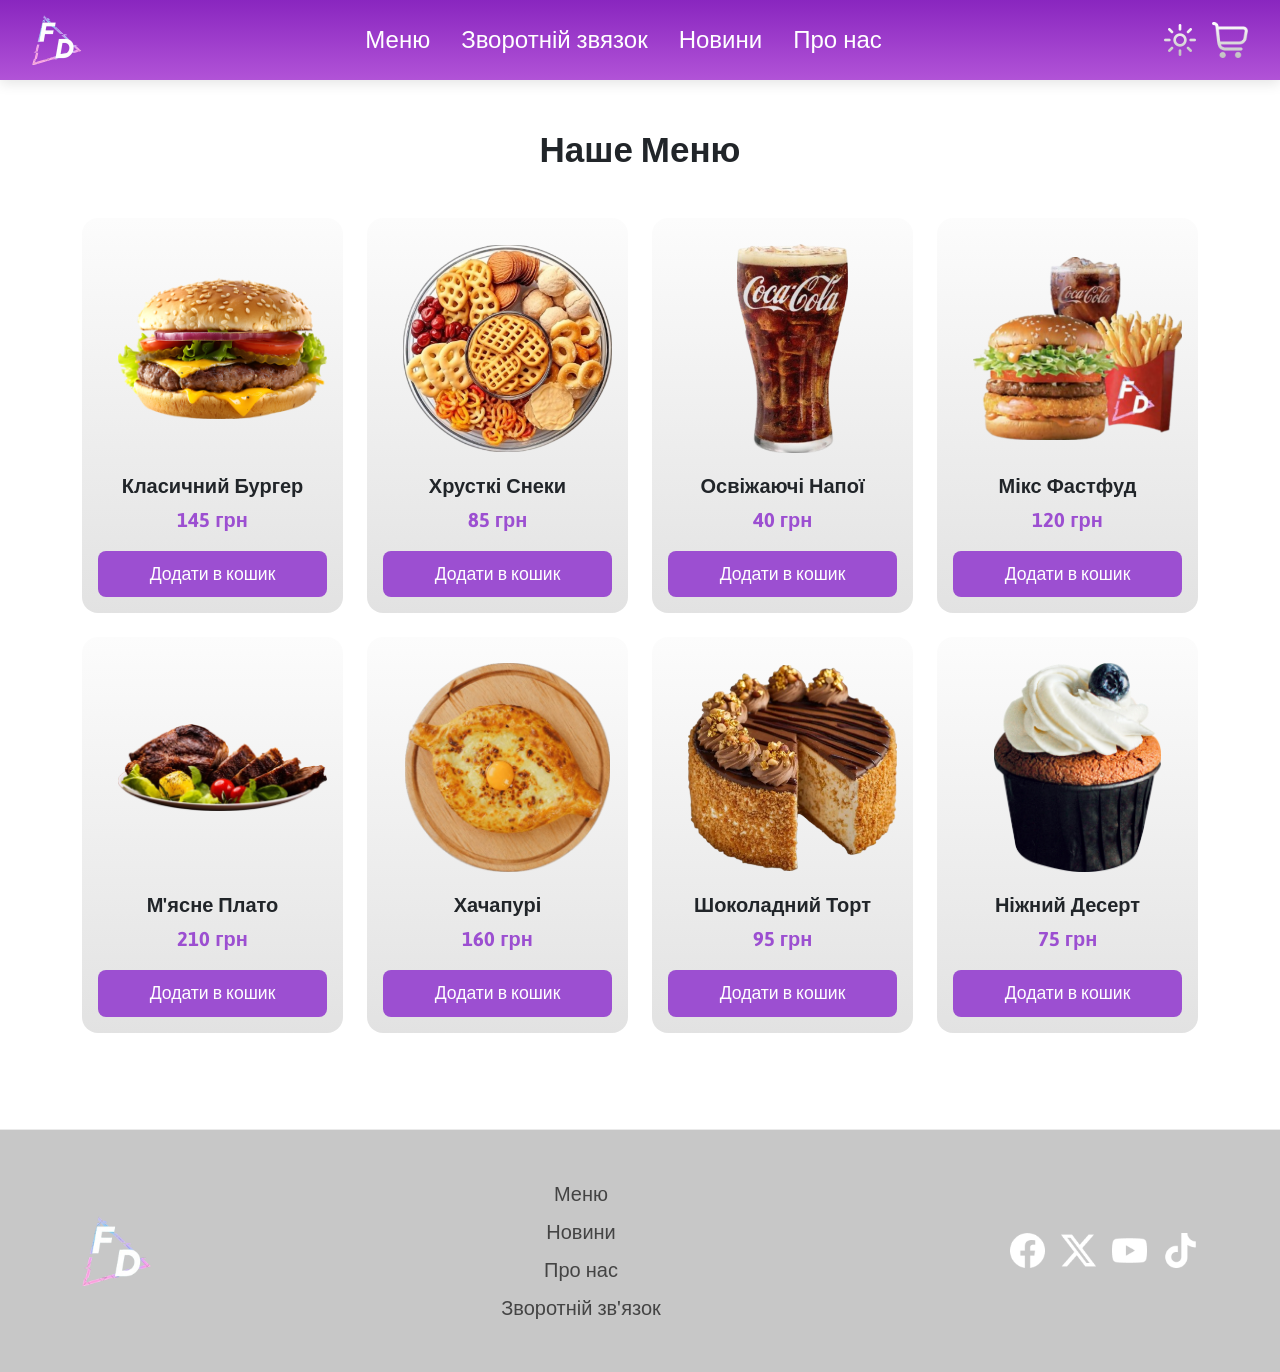
==== menu.html @ 3fc56f9b "v0.10" ====
<!DOCTYPE html>
<html lang="uk">
    <head>
        <meta charset="UTF-8">
        <meta name="viewport" content="width=device-width, initial-scale=1.0">
        <title>Меню - Fast Delifood</title>
        <link href="https://cdn.jsdelivr.net/npm/bootstrap@5.3.0/dist/css/bootstrap.min.css" rel="stylesheet">
        <link rel="stylesheet" href="style.css">
    </head>
    <body>
        <nav class="navbar navbar-expand-lg sticky-top" id="navbar-settings">
            <div class="container-fluid">
                <a class="navbar-brand" href="index.html"><img src="images/fd_logo.png" alt="FD" width="50" height="50"></a>
                <div class="collapse navbar-collapse" id="navbarNavAltMarkup">
                    <div class="navbar-nav mx-auto">
                        <a class="nav-link custom-link fs-4 active" href="menu.html">Меню</a>
                        <a class="nav-link custom-link fs-4" href="index.html#feedback">Зворотній звязок</a>
                        <a class="nav-link custom-link fs-4" href="index.html#whats-new">Новини</a>
                        <a class="nav-link custom-link fs-4" href="index.html#about-us">Про нас</a>
                    </div>
                </div>
                <div class="d-flex align-items-center gap-3 ms-lg-auto justify-content-center mt-3 mt-lg-0">
                    <button id="theme-toggle" class="d-flex align-items-center justify-content-center border-0 bg-transparent" title="Змінити тему"> <img id="theme-icon" src="images/панель/light_theme.png" alt="Тема"></button>
                    <div class="navbar-basket" id="basket-container">
                        <a class="basket-link" href="#"></a>
                        <img id="basket-icon" src="images/панель/basket.png" alt="Кошик">
                    </div>
                </div>
            </div>
        </nav>

        <div class="container py-5">
            <h1 id="titles-h3" class="text-center fw-bold mb-5">Наше Меню</h1>
            
            <div class="row g-4 row-cols-1 row-cols-sm-2 row-cols-md-3 row-cols-lg-4">
                <!-- Бургери -->
                <div class="col">
                    <div class="menu-card border-0 rounded-4 p-3 text-center">
                        <div class="product-image-wrapper mb-2">
                            <img src="images/топові замовлення/burger.png" class="img-fluid" alt="Бургер">
                        </div>
                        <span class="fs-5 fw-bold mb-1">Класичний Бургер</span>
                        <div class="product-price fs-5 fw-bold text-purple mb-3">145 грн</div>
                        <button class="btn btn-purple w-100 rounded-3 mt-auto">Додати в кошик</button>
                    </div>
                </div>

                <!-- Снеки -->
                <div class="col">
                    <div class="menu-card border-0 rounded-4 p-3 text-center">
                        <div class="product-image-wrapper mb-2">
                            <img src="images/топові замовлення/snacks.png" class="img-fluid" alt="Снеки">
                        </div>
                        <span class="fs-5 fw-bold mb-1">Хрусткі Снеки</span>
                        <div class="product-price fs-5 fw-bold text-purple mb-3">85 грн</div>
                        <button class="btn btn-purple w-100 rounded-3 mt-auto">Додати в кошик</button>
                    </div>
                </div>

                <!-- Напої -->
                <div class="col">
                    <div class="menu-card border-0 rounded-4 p-3 text-center">
                        <div class="product-image-wrapper mb-2">
                            <img src="images/топові замовлення/drinks.png" class="img-fluid" alt="Напої">
                        </div>
                        <span class="fs-5 fw-bold mb-1">Освіжаючі Напої</span>
                        <div class="product-price fs-5 fw-bold text-purple mb-3">40 грн</div>
                        <button class="btn btn-purple w-100 rounded-3 mt-auto">Додати в кошик</button>
                    </div>
                </div>

                <!-- Фастфуд -->
                <div class="col">
                    <div class="menu-card border-0 rounded-4 p-3 text-center">
                        <div class="product-image-wrapper mb-2">
                            <img src="images/топові замовлення/fastfood.png" class="img-fluid" alt="Фастфуд">
                        </div>
                        <span class="fs-5 fw-bold mb-1">Мікс Фастфуд</span>
                        <div class="product-price fs-5 fw-bold text-purple mb-3">120 грн</div>
                        <button class="btn btn-purple w-100 rounded-3 mt-auto">Додати в кошик</button>
                    </div>
                </div>

                <!-- М'ясні вироби -->
                <div class="col">
                    <div class="menu-card border-0 rounded-4 p-3 text-center">
                        <div class="product-image-wrapper mb-2">
                            <img src="images/топові замовлення/meat_food.png" class="img-fluid" alt="М'ясні вироби">
                        </div>
                        <span class="fs-5 fw-bold mb-1">М'ясне Плато</span>
                        <div class="product-price fs-5 fw-bold text-purple mb-3">210 грн</div>
                        <button class="btn btn-purple w-100 rounded-3 mt-auto">Додати в кошик</button>
                    </div>
                </div>

                <!-- Грузинська кухня -->
                <div class="col">
                    <div class="menu-card border-0 rounded-4 p-3 text-center">
                        <div class="product-image-wrapper mb-2">
                            <img src="images/топові замовлення/georgian_food.png" class="img-fluid" alt="Грузинська кухня">
                        </div>
                        <span class="fs-5 fw-bold mb-1">Хачапурі</span>
                        <div class="product-price fs-5 fw-bold text-purple mb-3">160 грн</div>
                        <button class="btn btn-purple w-100 rounded-3 mt-auto">Додати в кошик</button>
                    </div>
                </div>

                <!-- Торти -->
                <div class="col">
                    <div class="menu-card border-0 rounded-4 p-3 text-center">
                        <div class="product-image-wrapper mb-2">
                            <img src="images/топові замовлення/cakes.png" class="img-fluid" alt="Торти">
                        </div>
                        <span class="fs-5 fw-bold mb-1">Шоколадний Торт</span>
                        <div class="product-price fs-5 fw-bold text-purple mb-3">95 грн</div>
                        <button class="btn btn-purple w-100 rounded-3 mt-auto">Додати в кошик</button>
                    </div>
                </div>

                <!-- Десерти -->
                <div class="col">
                    <div class="menu-card border-0 rounded-4 p-3 text-center">
                        <div class="product-image-wrapper mb-2">
                            <img src="images/топові замовлення/desserts.png" class="img-fluid" alt="Десерти">
                        </div>
                        <span class="fs-5 fw-bold mb-1">Ніжний Десерт</span>
                        <div class="product-price fs-5 fw-bold text-purple mb-3">75 грн</div>
                        <button class="btn btn-purple w-100 rounded-3 mt-auto">Додати в кошик</button>
                    </div>
                </div>
            </div>
        </div>

        <footer id="basement" class="mt-5">
            <div class="container py-4 d-flex flex-column flex-md-row justify-content-between align-items-center gap-4">
                <div class="footer-logo">
                    <a href="index.html"><img src="images/fd_logo.png" alt="Fast Delifood Logo" width="70"></a>
                </div>
                <div class="footer-menu d-flex flex-column text-center">
                    <a class="footer-link fs-5 mb-2" href="menu.html">Меню</a>
                    <a class="footer-link fs-5 mb-2" href="index.html#whats-new">Новини</a>
                    <a class="footer-link fs-5 mb-2" href="index.html#about-us">Про нас</a>
                    <a class="footer-link fs-5" href="index.html#feedback">Зворотній зв'язок</a>
                </div>
                <div class="footer-social d-flex gap-3">
                    <a href="#"><img src="images/підвал/facebook.png" alt="Facebook" class="social-icon"></a>
                    <a href="#"><img src="images/підвал/x.png" alt="X" class="social-icon"></a>
                    <a href="#"><img src="images/підвал/youtube.png" alt="YouTube" class="social-icon"></a>
                    <a href="#"><img src="images/підвал/tiktok.png" alt="TikTok" class="social-icon"></a>
                </div>
            </div>
        </footer>

        <script src="https://cdn.jsdelivr.net/npm/bootstrap@5.3.0/dist/js/bootstrap.bundle.min.js"></script>
        <script src="script.js"></script>
    </body>
</html>
---- style.css ----
@font-face {
    font-family: 'KronaOne-Regular';
    src: url('fonts/KronaOne-Regular.ttf') format('truetype');
    font-style: normal;
}

#fastdeli-font {
    background: linear-gradient(90deg, #00C2FF, #7F5FE9);
    -webkit-background-clip: text;
    -webkit-text-fill-color: transparent;
    background-clip: text;
    color: transparent;
    display: inline-block;
}

#titleH1 {
    background: linear-gradient(90deg, #00C2FF 0%, #7F5FE9 70%);
    -webkit-background-clip: text;
    -webkit-text-fill-color: transparent;
}

#navbar-settings {
    background: linear-gradient(180deg, #8926BF 0%, #B153D7 100%) !important;
    padding: 10px 20px;
    box-shadow: 0 4px 12px rgba(0, 0, 0, 0.1);
}

#fastdeli-font {
    font-family: 'KronaOne-Regular', sans-serif;
}

#btn-1 {
    background-image: linear-gradient(180deg, rgba(243, 117, 194, 1) 0%, rgba(177, 83, 215, 1) 100%);
    border: none;
    border-radius: 10px;
    height: 70px;
    font-size: 25px;
    text-align: center;
    padding-bottom: 10px;
    transition: all 0.25s ease !important;
}

#btn-1:hover {
    background-image: linear-gradient(180deg, rgba(177, 83, 215, 1) 0%, rgba(243, 117, 194, 1) 100%) !important;
    transform: scale(1.1);
}

#btn-1:active {
    transform: scale(1.05);
}

#btn-2 {
    background-image: linear-gradient(180deg, rgba(91, 58, 201, 1) 0%, rgba(19, 32, 120, 1) 100%);
    border: none;
    border-radius: 10px;
    height: 70px;
    font-size: 25px;
    text-align: center;
    padding-bottom: 10px;
    transition: all 0.25s ease;
}

#btn-2:hover {
    background-image: linear-gradient(180deg, rgba(19, 32, 120, 1) 0%, rgba(91, 58, 201, 1) 100%) !important;
    transform: scale(1.1);
}

#btn-2:active {
    transform: scale(1.05);
}

.custom-link {
    color: #ffffff !important;
    font-weight: 500;
    margin-right: 15px;
    transition: all 0.3s ease;
}

.custom-link:hover {
    color: #f1f1f1 !important;
    opacity: 0.8;
    transform: translateY(-1px);
}

.navbar-toggler {
    border-color: rgba(255, 255, 255, 0.5);
}

.navbar-toggler-icon {
    filter: invert(1) grayscale(100%) brightness(200%);
}

.navbar-basket {
    transition: all 0.3s ease;
    z-index: 2;
    cursor: pointer;
}

#banner {
    width: 100%;
    height: 645px;
    background: url("images/банер/banner_background.png") no-repeat center center;
    background-size: cover;
    position: relative;
}

#titles-h3 {
    font-size: 35px;
}


@font-face {
    font-family: 'Asap';
    src: url('fonts/Asap-VariableFont_wdth,wght.ttf') format('truetype');
    font-style: normal;
}


html {
    scroll-behavior: smooth;
}

body {
    background-color: #ffffff;
    font-family: 'Asap', sans-serif;
}

.custom-card {
    background: linear-gradient(180deg, #fcfcfc 0%, #e2e2e2 100%);
    aspect-ratio: 1 / 1;
    cursor: pointer;
    transition: transform 0.2s ease, box-shadow 0.2s ease;
}

.custom-card:hover {
    transform: scale(1.03);
    box-shadow: 0 4px 15px rgba(0, 0, 0, 0.05);
}

.custom-card span {
    font-family: 'Asap', sans-serif !important;
    font-weight: 700;
    font-size: 1rem;
}

.product-image-wrapper {
    width: calc(100% - 20px);
    flex: 1;
    min-height: 0;
    display: flex;
    align-items: center;
    justify-content: center;
    margin: 0 10px;
}

.product-image-wrapper img {
    width: 100%;
    height: 100%;
    object-fit: contain;
}

.btn-purple {
    background-color: #9c4fd1;
    color: white;
    border: none;
    padding: 10px 40px;
    font-size: 1.1rem;
    transition: background-color 0.2s ease;
}

.btn-purple:hover {
    background-color: #833fae;
    color: white;
}

.text-purple {
    color: #9c4fd1;
}

.menu-card {
    background: linear-gradient(180deg, #fcfcfc 0%, #e2e2e2 100%);
    cursor: pointer;
    transition: transform 0.2s ease, box-shadow 0.2s ease;
    height: 100%;
    display: flex;
    flex-direction: column;
}

.menu-card:hover {
    transform: scale(1.03);
    box-shadow: 0 4px 15px rgba(0, 0, 0, 0.05);
}

.menu-card .product-image-wrapper {
    aspect-ratio: 1 / 1;
    width: 100%;
    padding: 10px;
}

body.dark-theme .menu-card {
    background: linear-gradient(180deg, #2a2a2a 0%, #1a1a1a 100%);
    color: #ffffff;
}

#contact {
    background-color: #222;
    padding-top: 20px;
    position: relative;
    overflow: hidden;
}

#contact>*:not(#contact-maccup) {
    position: relative;
    z-index: 1;
}

#contact-title-h3 {
    color: #F375C2;
    font-size: 35px;
}

#contact-discruption {
    color: #B153D7;
    font-family: 'Asap', sans-serif !important;
    font-weight: 500;
    font-size: 40px;
    padding-left: 100px;
}

.contact-more-info {
    color: #F375C2;
    font-weight: 500;
    font-family: 'Asap', sans-serif !important;
    padding-left: 100px !important
}

.contact-more-info:hover {
    color: #B153D7;
}

#contact-maccup {
    position: absolute;
    right: 5%;
    top: 50%;
    transform: translateY(-20%);
    z-index: 0;
    max-height: 90%;
    object-fit: contain;
}

#contact-list {
    color: #B153D7;
    font-family: 'Asap', sans-serif !important;
    font-weight: 500;
    font-size: 20px;
    padding-left: 100px;
}

#contact-list-li {
    color: #F375C2;
    margin-bottom: 15px;
}

.news-card {
    border-radius: 16px;
    overflow: hidden;
    cursor: pointer;
    transition: transform 0.2s ease, box-shadow 0.2s ease;
    background-color: #fff;
    box-shadow: 0 4px 15px rgba(0, 0, 0, 0.05);
    aspect-ratio: 2 / 3;
}

.news-card:hover {
    transform: scale(1.03);
    box-shadow: 0 8px 25px rgba(0, 0, 0, 0.1);
}

.news-card img {
    width: 100%;
    height: 100%;
    object-fit: cover;
}

.news-title {
    font-family: 'Asap', sans-serif !important;
    font-weight: 600;
    font-size: 1.4rem;
    color: #9c4fd1;
    text-shadow: 0px 0px 10px rgba(255, 255, 255, 1), 0px 0px 20px rgba(255, 255, 255, 1);
}

.news-link {
    color: #5b3ac9;
    transition: all 0.2s ease;
}

.news-link:hover {
    color: #8926BF;
    opacity: 0.8;
}

#whats-new {
    scroll-margin-top: 100px;
}

#about-us {
    scroll-margin-top: 100px;
    width: 100%;
    background: url("images/про нас/about_us_background.png") no-repeat center center;
    background-size: cover;
    position: relative;
    padding: 20px;
    min-height: 400px;
}

.about-us-container {
    color: #F375C2;
    display: flex;
    flex-direction: column;
}

.about-us-more-info {
    color: #F375C2;
    font-weight: 500;
    font-family: 'Asap', sans-serif !important;
    padding-left: 100px !important;
    font-size: 1.6rem;
    display: inline-block;
}

.about-us-more-info:hover {
    color: #B153D7;
}

.timeline-container {
    display: flex;
    justify-content: flex-end;
}

.timeline {
    width: 1000px;
    position: absolute;
    right: 0;
    transform: translateY(45%);
}

/* ===== СЕКЦІЯ ВІДГУКІВ ===== */
#reviews {
    background-color: #ffffff;
    padding: 40px 0 20px;
}

.reviews-section {
    max-width: 1200px;
    margin: 0 auto;
    padding: 0 20px;
}

.reviews-main-title {
    font-size: 35px;
    margin-bottom: 20px;
    color: #1a1a1a;
}

.review-form-card {
    background: linear-gradient(180deg, #C0C0C0 0%, #FFFFFF 100%);
    border-radius: 16px;
    padding: 18px 18px 0;
    border: 1px solid #b8b8b8;
    overflow: hidden;
    margin-bottom: 30px;
    box-shadow: 0px 0px 20px 10px #00000040 inset;
}

.review-form-header {
    display: flex;
    align-items: center;
    gap: 12px;
    margin-bottom: 12px;
}

.review-form-avatar {
    width: 48px;
    height: 48px;
    background-color: #aaaaaa;
    border-radius: 50%;
    display: flex;
    align-items: center;
    justify-content: center;
    flex-shrink: 0;
}

.review-form-avatar svg {
    width: 28px;
    height: 28px;
}

.review-name-input {
    flex: 1;
    background-color: #D9D9D9;
    border: none;
    border-radius: 8px;
    padding: 10px 14px;
    font-size: 0.95rem;
    color: #444;
    outline: none;
    font-family: 'Asap', sans-serif;
    transition: background-color 0.2s ease;
    box-shadow: 0px 0px 10px 5px #00000040 inset;
}

.review-name-input::placeholder {
    color: #888;
}

.review-name-input:focus {
    background-color: #bababa;
}

.review-stars-input {
    display: flex;
    gap: 2px;
    margin-left: auto;
    flex-shrink: 0;
}

.star-input {
    font-size: 2rem;
    color: #e0e0e0;
    cursor: pointer;
    transition: color 0.15s ease, transform 0.1s ease;
    line-height: 1;
    user-select: none;
}

.star-input.hovered,
.star-input.active {
    color: #B153D7;
    transform: scale(1.1);
}

.review-textarea {
    width: 100%;
    background-color: #D9D9D9;
    border: none;
    border-radius: 10px;
    padding: 12px 14px;
    font-size: 0.95rem;
    color: #444;
    resize: none;
    outline: none;
    font-family: 'Asap', sans-serif;
    transition: background-color 0.2s ease;
    box-shadow: 0px 0px 15px 7px #00000040 inset;
}

.review-textarea::placeholder {
    color: #888;
}

.review-textarea:focus {
    background-color: #c0c0c0;
}

.review-form-submit-wrapper {
    background: linear-gradient(180deg, #C0C0C0 0%, #FFFFFF 100%);
    box-shadow: 0px 0px 20px 10px #00000040 inset;
    text-align: center;
    padding: 16px 18px;
    margin: 14px -18px 0;
}

.btn-submit-review {
    background: linear-gradient(180deg, #5B3AC9 0%, #132078 100%);
    color: white;
    border: none;
    border-radius: 8px;
    padding: 12px 55px;
    font-size: 1.05rem;
    font-family: 'Asap', sans-serif;
    font-weight: 600;
    cursor: pointer;
    transition: all 0.2s ease;
    letter-spacing: 0.3px;
    display: block;
    margin: 14px auto;
}

.btn-submit-review:hover {
    background: linear-gradient(180deg, #5a3fb0 0%, #3a2590 100%);
    transform: translateY(-1px);
    box-shadow: 0 4px 14px rgba(107, 79, 200, 0.4);
}

.btn-submit-review:active {
    transform: translateY(0) scale(0.98);
    box-shadow: none;
}

.reviews-list {
    display: flex;
    flex-direction: column;
    gap: 14px;
    margin-top: 4px;
}

.review-card {
    background: #ffffff;
    border: 1px solid #e4e4e4;
    border-radius: 14px;
    padding: 16px 18px;
    box-shadow: 0 2px 10px rgba(0, 0, 0, 0.06);
    transition: box-shadow 0.2s ease, transform 0.2s ease;
    animation: reviewFadeIn 0.35s ease;
}

@keyframes reviewFadeIn {
    from {
        opacity: 0;
        transform: translateY(12px);
    }

    to {
        opacity: 1;
        transform: translateY(0);
    }
}

.review-card:hover {
    box-shadow: 0 6px 20px rgba(0, 0, 0, 0.1);
    transform: translateY(-1px);
}

.review-card-header {
    display: flex;
    align-items: flex-start;
    gap: 14px;
}

.review-card-avatar {
    width: 50px;
    height: 50px;
    border-radius: 50%;
    flex-shrink: 0;
    display: flex;
    align-items: center;
    justify-content: center;
    font-size: 1.2rem;
    font-weight: 700;
    color: white;
    text-transform: uppercase;
}

.review-card-info {
    flex: 1;
    min-width: 0;
}

.review-card-name {
    font-weight: 700;
    font-size: 0.95rem;
    color: #1a1a1a;
    margin: 0 0 3px 0;
}

.review-card-stars {
    font-size: 1.25rem;
    letter-spacing: 1px;
    line-height: 1;
}

.review-card-stars .star-filled {
    color: #B153D7;
}

.review-card-stars .star-empty {
    color: #d0d0d0;
}

.review-card-menu {
    color: #aaa;
    cursor: pointer;
    font-size: 1.4rem;
    line-height: 1;
    flex-shrink: 0;
    padding: 2px 4px;
    border-radius: 6px;
    transition: background-color 0.15s ease, color 0.15s ease;
    position: relative;
}

.review-card-menu:hover {
    background-color: #f0f0f0;
    color: #555;
}

.review-card-text {
    margin: 10px 0 4px;
    font-size: 0.9rem;
    color: #333;
    line-height: 1.65;
    font-weight: 500;
}

.review-card-date {
    font-size: 0.78rem;
    color: #bbb;
    margin: 0;
}

.reviews-more-link {
    color: #6b4fc8;
    font-size: 1rem;
    text-decoration: none;
    font-weight: 500;
    transition: color 0.2s ease, opacity 0.2s ease;
}

.reviews-more-link:hover {
    color: #4a35a0;
    opacity: 0.85;
}

.review-delete-menu {
    position: absolute;
    top: 28px;
    right: 0;
    background: #fff;
    border: 1px solid #e0e0e0;
    border-radius: 8px;
    box-shadow: 0 4px 16px rgba(0, 0, 0, 0.12);
    z-index: 100;
    min-width: 130px;
    overflow: hidden;
}

.review-delete-menu button {
    display: block;
    width: 100%;
    padding: 10px 16px;
    background: none;
    border: none;
    text-align: left;
    font-size: 0.9rem;
    color: #e74c3c;
    cursor: pointer;
    font-family: 'Asap', sans-serif;
    transition: background-color 0.15s ease;
}

/* ===== ЗВОРОТНІЙ ЗВ'ЯЗОК ===== */
#feedback {
    background-color: #ffffff;
    padding: 20px 0 60px;
    scroll-margin-top: 100px;
}

.feedback-section {
    max-width: 1200px;
    margin: 0 auto;
    padding: 0 20px;
}

.feedback-form-card {
    background: linear-gradient(180deg, #C0C0C0 0%, #FFFFFF 100%);
    border-radius: 16px;
    padding: 24px;
    border: 1px solid #b8b8b8;
    box-shadow: 0px 0px 20px 10px #00000040 inset;
}

.feedback-inputs {
    display: flex;
    gap: 15px;
}

.feedback-inputs > input {
    flex: 1;
}

@media (max-width: 600px) {
    .feedback-inputs {
        flex-direction: column;
    }
}

.review-delete-menu button:hover {
    background-color: #fff5f5;
}

/* ===== ТЕМНА ТЕМА ===== */
body.dark-theme {
    background-color: #121212;
    color: #e0e0e0;
}

body.dark-theme .custom-card {
    background: linear-gradient(180deg, #2a2a2a 0%, #1a1a1a 100%);
    color: #ffffff;
}

body.dark-theme .news-card {
    background-color: #1e1e1e;
    box-shadow: 0 4px 15px rgba(255, 255, 255, 0.02);
}

body.dark-theme .news-title {
    color: #d19bf0;
    text-shadow: 0px 0px 10px rgba(0, 0, 0, 0.8), 0px 0px 20px rgba(0, 0, 0, 0.8);
}

body.dark-theme #reviews,
body.dark-theme #feedback {
    background-color: #121212;
}

body.dark-theme .reviews-main-title {
    color: #ffffff;
}

body.dark-theme .review-form-card,
body.dark-theme .feedback-form-card {
    background: linear-gradient(180deg, #2a2a2a 0%, #1e1e1e 100%);
    border-color: #444;
    box-shadow: 0px 0px 20px 10px #00000080 inset;
}

body.dark-theme .review-form-submit-wrapper {
    background: linear-gradient(180deg, #2a2a2a 0%, #1e1e1e 100%);
    box-shadow: 0px 0px 20px 10px #00000080 inset;
}

body.dark-theme .review-name-input,
body.dark-theme .review-textarea {
    background-color: #333333;
    color: #ffffff;
    box-shadow: 0px 0px 10px 5px #00000060 inset;
}

body.dark-theme .review-name-input:focus,
body.dark-theme .review-textarea:focus {
    background-color: #444444;
}

body.dark-theme .review-name-input::placeholder,
body.dark-theme .review-textarea::placeholder {
    color: #aaaaaa;
}

body.dark-theme .review-card {
    background: #1e1e1e;
    border-color: #333;
    box-shadow: 0 2px 10px rgba(0, 0, 0, 0.2);
}

body.dark-theme .review-card-name {
    color: #ffffff;
}

body.dark-theme .review-card-text {
    color: #dddddd;
}

body.dark-theme .review-card-menu {
    color: #888;
}

body.dark-theme .review-card-menu:hover {
    background-color: #333;
    color: #ccc;
}

body.dark-theme .review-delete-menu {
    background: #2a2a2a;
    border-color: #444;
}

body.dark-theme .review-delete-menu button:hover {
    background-color: #3a1e1e;
}

/* ===== КНОПКА ТЕМИ ТА КОШИК ===== */
#theme-toggle {
    background: transparent;
    border: none;
    padding: 0;
    transition: all 0.3s ease;
}

#theme-icon {
    height: 32px;
    width: 32px;
    object-fit: contain;
}

#basket-icon {
    height: 36px;
    width: 36px;
    object-fit: contain;
}

#basement {
    background-color: #c7c7c7;
    border-top: 1px solid #eaeaea;
    transition: background-color 0.3s ease, border-color 0.3s ease;
    padding: 25px;
}

.footer-link {
    color: #444 !important;
    text-decoration: none;
    font-weight: 500;
    transition: color 0.2s ease, transform 0.2s ease;
}

.footer-link:hover {
    color: #9c4fd1 !important;
    transform: translateX(5px);
}

.social-icon {
    width: 35px;
    height: 35px;
    object-fit: contain;
    transition: transform 0.2s ease, opacity 0.2s ease;
    cursor: pointer;
}

.social-icon:hover {
    transform: scale(1.15);
    opacity: 0.8;
}

/* Темна тема для підвалу */
body.dark-theme #basement {
    background-color: #2b2b2b;
    border-top: 1px solid #2a2a2a;
}

body.dark-theme .footer-link {
    color: #d4d4d4 !important;
}

body.dark-theme .footer-link:hover {
    color: #d19bf0 !important;
}
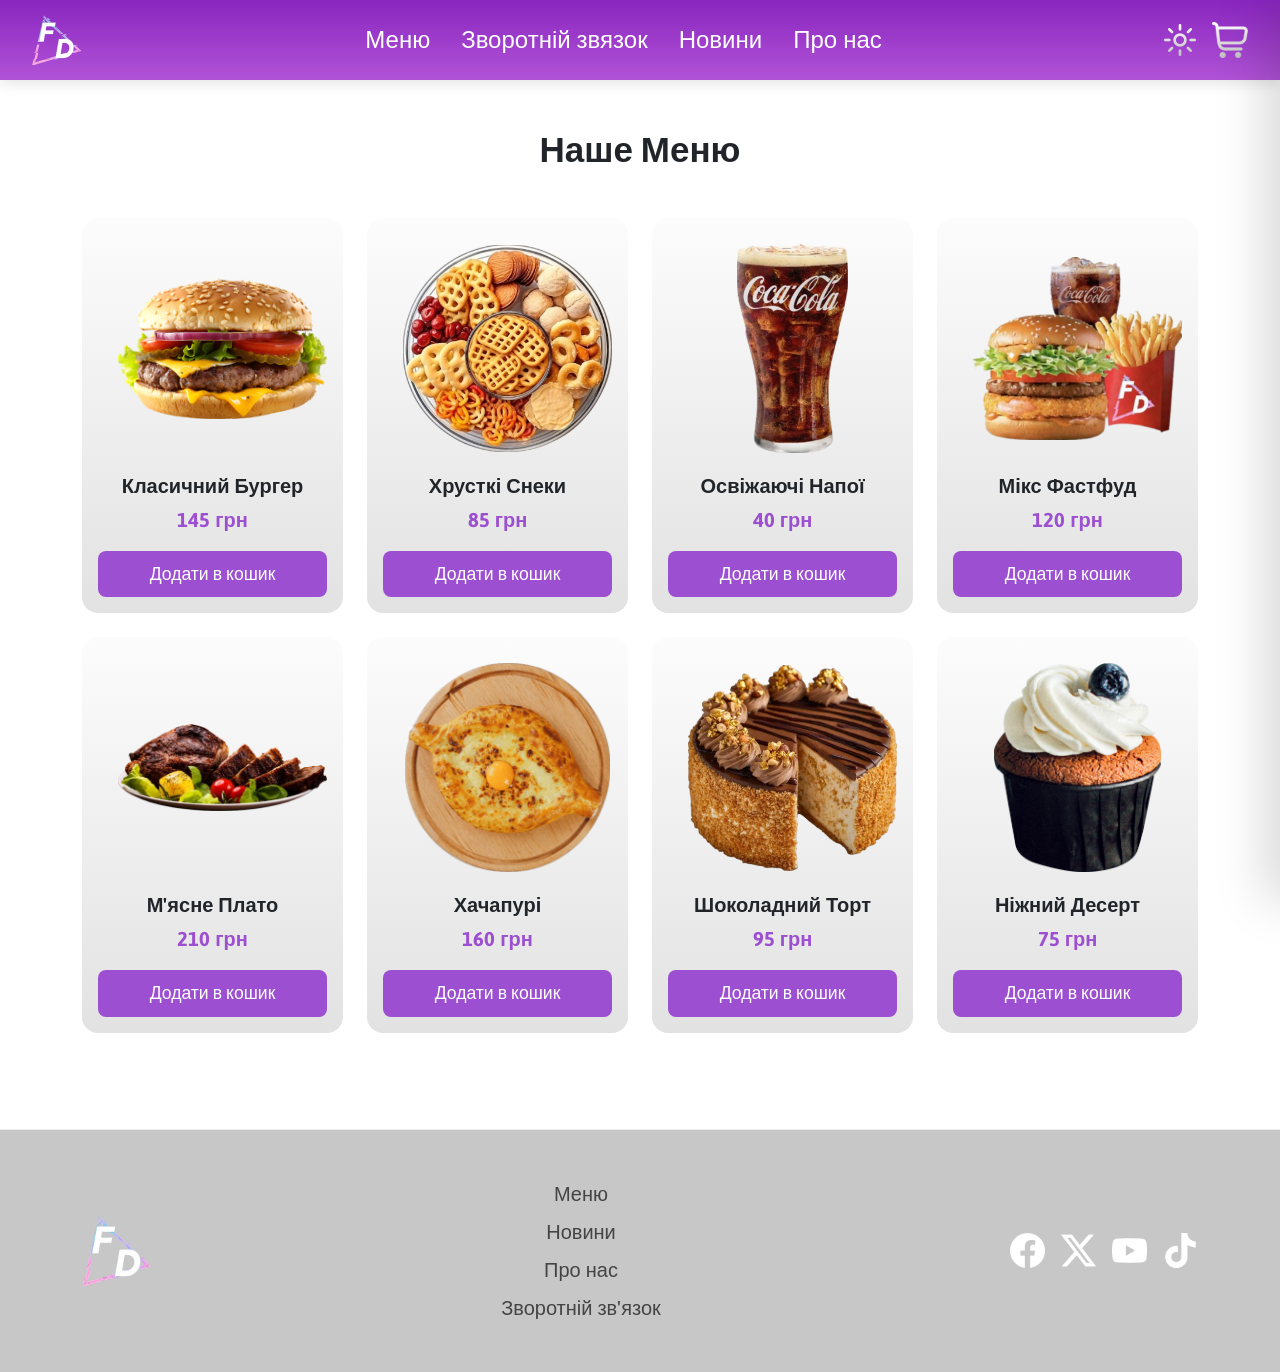
==== commit 730adf14: "v0.10.0.5" ====
--- a/menu.html
+++ b/menu.html
@@ -23,11 +23,27 @@
                     <button id="theme-toggle" class="d-flex align-items-center justify-content-center border-0 bg-transparent" title="Змінити тему"> <img id="theme-icon" src="images/панель/light_theme.png" alt="Тема"></button>
                     <div class="navbar-basket" id="basket-container">
                         <a class="basket-link" href="#"></a>
+                        <span id="cart-badge" class="cart-badge">0</span>
                         <img id="basket-icon" src="images/панель/basket.png" alt="Кошик">
                     </div>
                 </div>
             </div>
         </nav>
+
+        <div id="cart-overlay" class="cart-overlay"></div>
+        <aside id="cart-panel" class="cart-panel">
+            <div class="cart-panel-header">
+                <h2>Кошик</h2>
+                <button id="cart-close-btn" type="button" class="cart-close-btn" aria-label="Закрити кошик">×</button>
+            </div>
+            <div id="cart-items" class="cart-items"></div>
+            <div id="cart-empty-message" class="cart-empty-message">В кошику поки що немає товарів.</div>
+            <div class="cart-summary">
+                <span>Всього:</span>
+                <span id="cart-total">0 грн</span>
+            </div>
+            <button id="checkout-btn" class="btn btn-purple w-100 rounded-3">Оформити замовлення</button>
+        </aside>
 
         <div class="container py-5">
             <h1 id="titles-h3" class="text-center fw-bold mb-5">Наше Меню</h1>
--- a/style.css
+++ b/style.css
@@ -794,10 +794,197 @@
     object-fit: contain;
 }
 
+.navbar-basket {
+    position: relative;
+}
+
 #basket-icon {
     height: 36px;
     width: 36px;
     object-fit: contain;
+}
+
+.cart-badge {
+    position: absolute;
+    top: -6px;
+    right: 0px;
+    display: none;
+    min-width: 18px;
+    height: 18px;
+    border-radius: 999px;
+    background-color: #ff4757;
+    color: #ffffff;
+    font-size: 11px;
+    line-height: 18px;
+    text-align: center;
+    padding: 0 6px;
+    pointer-events: none;
+}
+
+.cart-overlay {
+    position: fixed;
+    inset: 0;
+    background: rgba(0, 0, 0, 0.45);
+    opacity: 0;
+    visibility: hidden;
+    transition: opacity 0.25s ease, visibility 0.25s ease;
+    z-index: 1040;
+}
+
+.cart-overlay.open {
+    opacity: 1;
+    visibility: visible;
+}
+
+.cart-panel {
+    position: fixed;
+    top: 0;
+    right: 0;
+    width: min(420px, 100%);
+    height: 100%;
+    background-color: #ffffff;
+    box-shadow: -16px 0 48px rgba(0, 0, 0, 0.15);
+    transform: translateX(100%);
+    transition: transform 0.3s ease;
+    z-index: 1050;
+    display: flex;
+    flex-direction: column;
+    padding: 24px;
+}
+
+.cart-panel.open {
+    transform: translateX(0);
+}
+
+body.dark-theme .cart-panel {
+    background-color: #121212;
+    color: #f4f4f4;
+}
+
+.cart-panel-header {
+    display: flex;
+    justify-content: space-between;
+    align-items: center;
+    margin-bottom: 24px;
+}
+
+.cart-panel-header h2 {
+    margin: 0;
+    font-size: 1.5rem;
+}
+
+.cart-close-btn {
+    border: none;
+    background: transparent;
+    font-size: 2rem;
+    line-height: 1;
+    cursor: pointer;
+    color: inherit;
+}
+
+.cart-items {
+    flex: 1;
+    overflow-y: auto;
+    gap: 16px;
+    display: flex;
+    flex-direction: column;
+    margin-bottom: 24px;
+}
+
+.cart-item {
+    display: flex;
+    gap: 12px;
+    padding: 14px;
+    border-radius: 16px;
+    background: #f8f4ff;
+}
+
+body.dark-theme .cart-item {
+    background: #1e1e1e;
+}
+
+.cart-item-image {
+    width: 80px;
+    min-width: 80px;
+    border-radius: 14px;
+    overflow: hidden;
+    background: #ffffff;
+    display: flex;
+    align-items: center;
+    justify-content: center;
+}
+
+.cart-item-image img {
+    width: 100%;
+    height: 100%;
+    object-fit: cover;
+}
+
+.cart-item-body {
+    flex: 1;
+    display: flex;
+    flex-direction: column;
+    justify-content: space-between;
+}
+
+.cart-item-title {
+    margin: 0 0 8px;
+    font-weight: 700;
+    font-size: 1rem;
+}
+
+.cart-item-price {
+    margin: 0 0 10px;
+    color: #6b4fc8;
+    font-weight: 600;
+}
+
+.cart-item-controls {
+    display: flex;
+    flex-wrap: wrap;
+    gap: 8px;
+    align-items: center;
+}
+
+.cart-qty-btn,
+.cart-remove-btn {
+    border: none;
+    border-radius: 10px;
+    padding: 6px 12px;
+    cursor: pointer;
+    background: #9c4fd1;
+    color: #ffffff;
+    transition: background 0.15s ease;
+}
+
+.cart-qty-btn:hover,
+.cart-remove-btn:hover {
+    background: #833fae;
+}
+
+.cart-qty {
+    min-width: 24px;
+    text-align: center;
+    font-weight: 700;
+}
+
+.cart-summary {
+    display: flex;
+    justify-content: space-between;
+    align-items: center;
+    font-size: 1.1rem;
+    font-weight: 700;
+    margin-bottom: 16px;
+}
+
+.cart-empty-message {
+    margin: 0 0 24px;
+    color: #555;
+    font-size: 0.95rem;
+}
+
+body.dark-theme .cart-empty-message {
+    color: #ccc;
 }
 
 #basement {
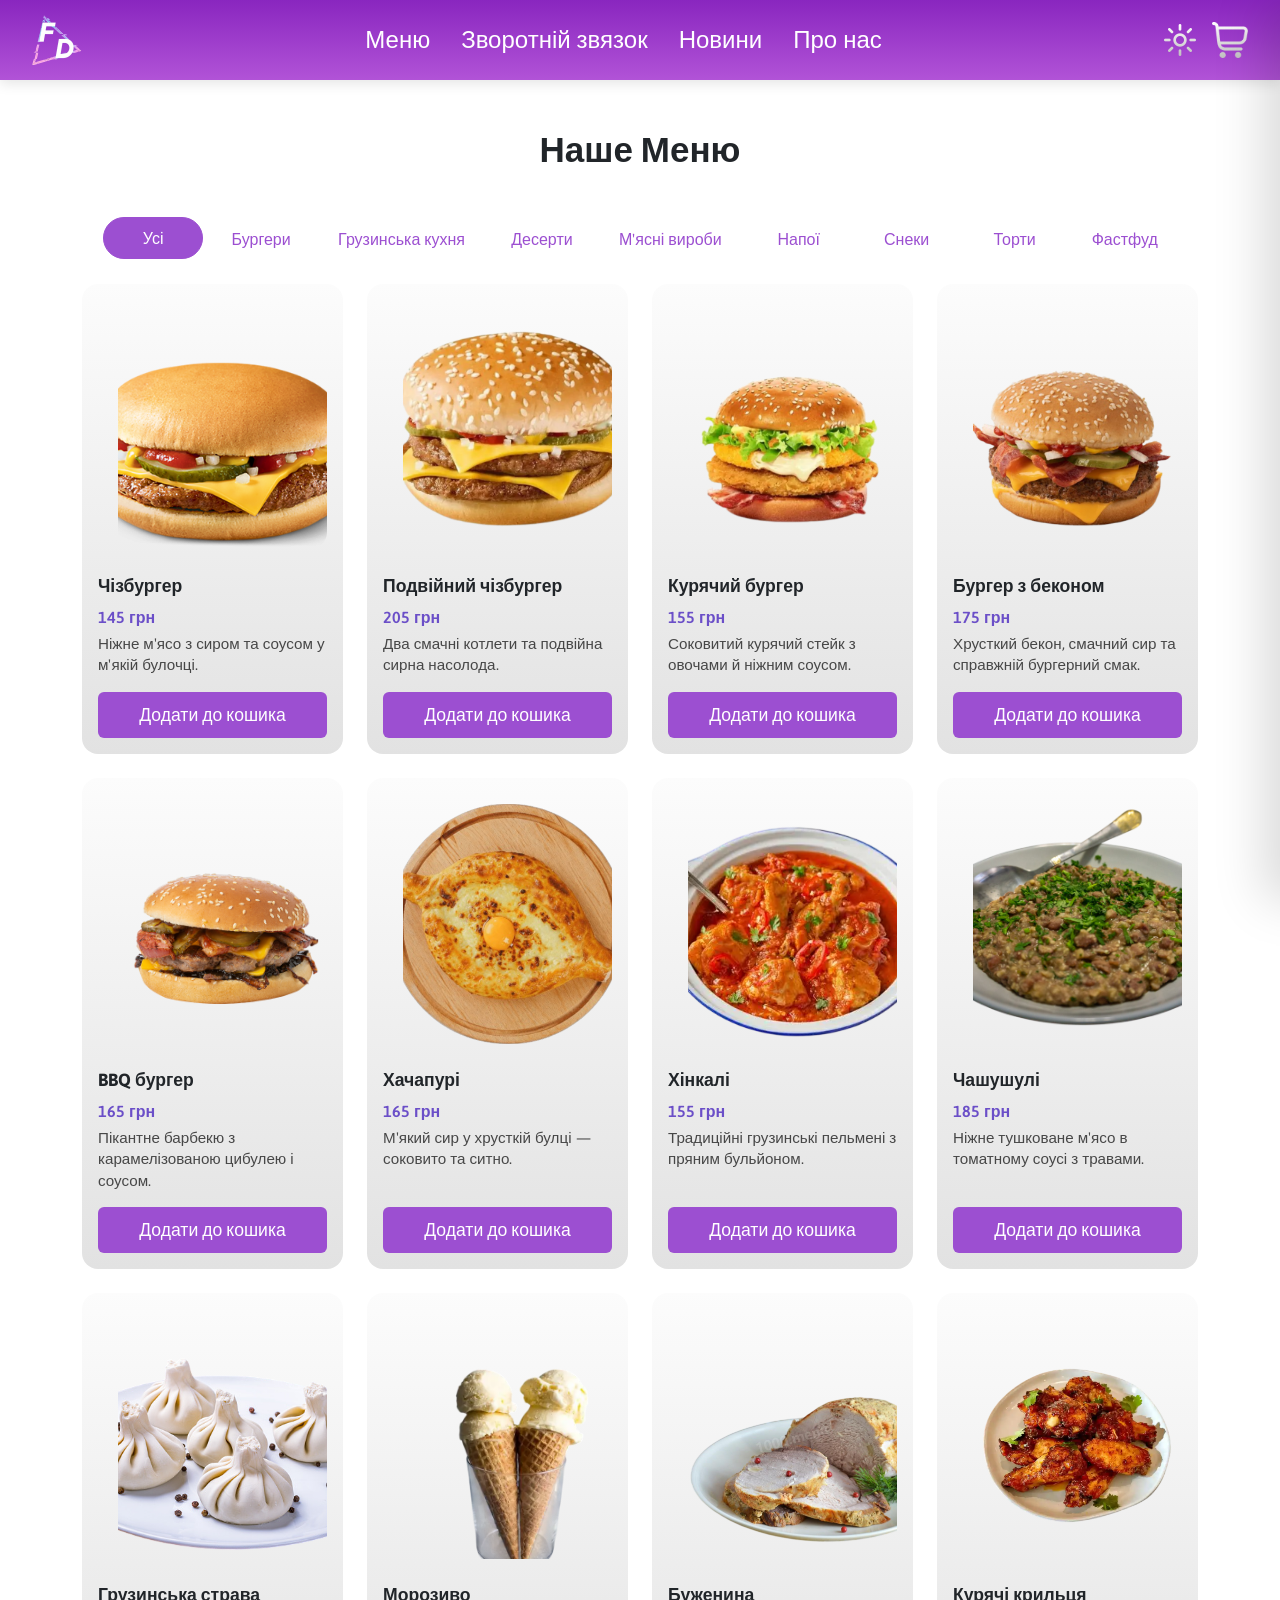
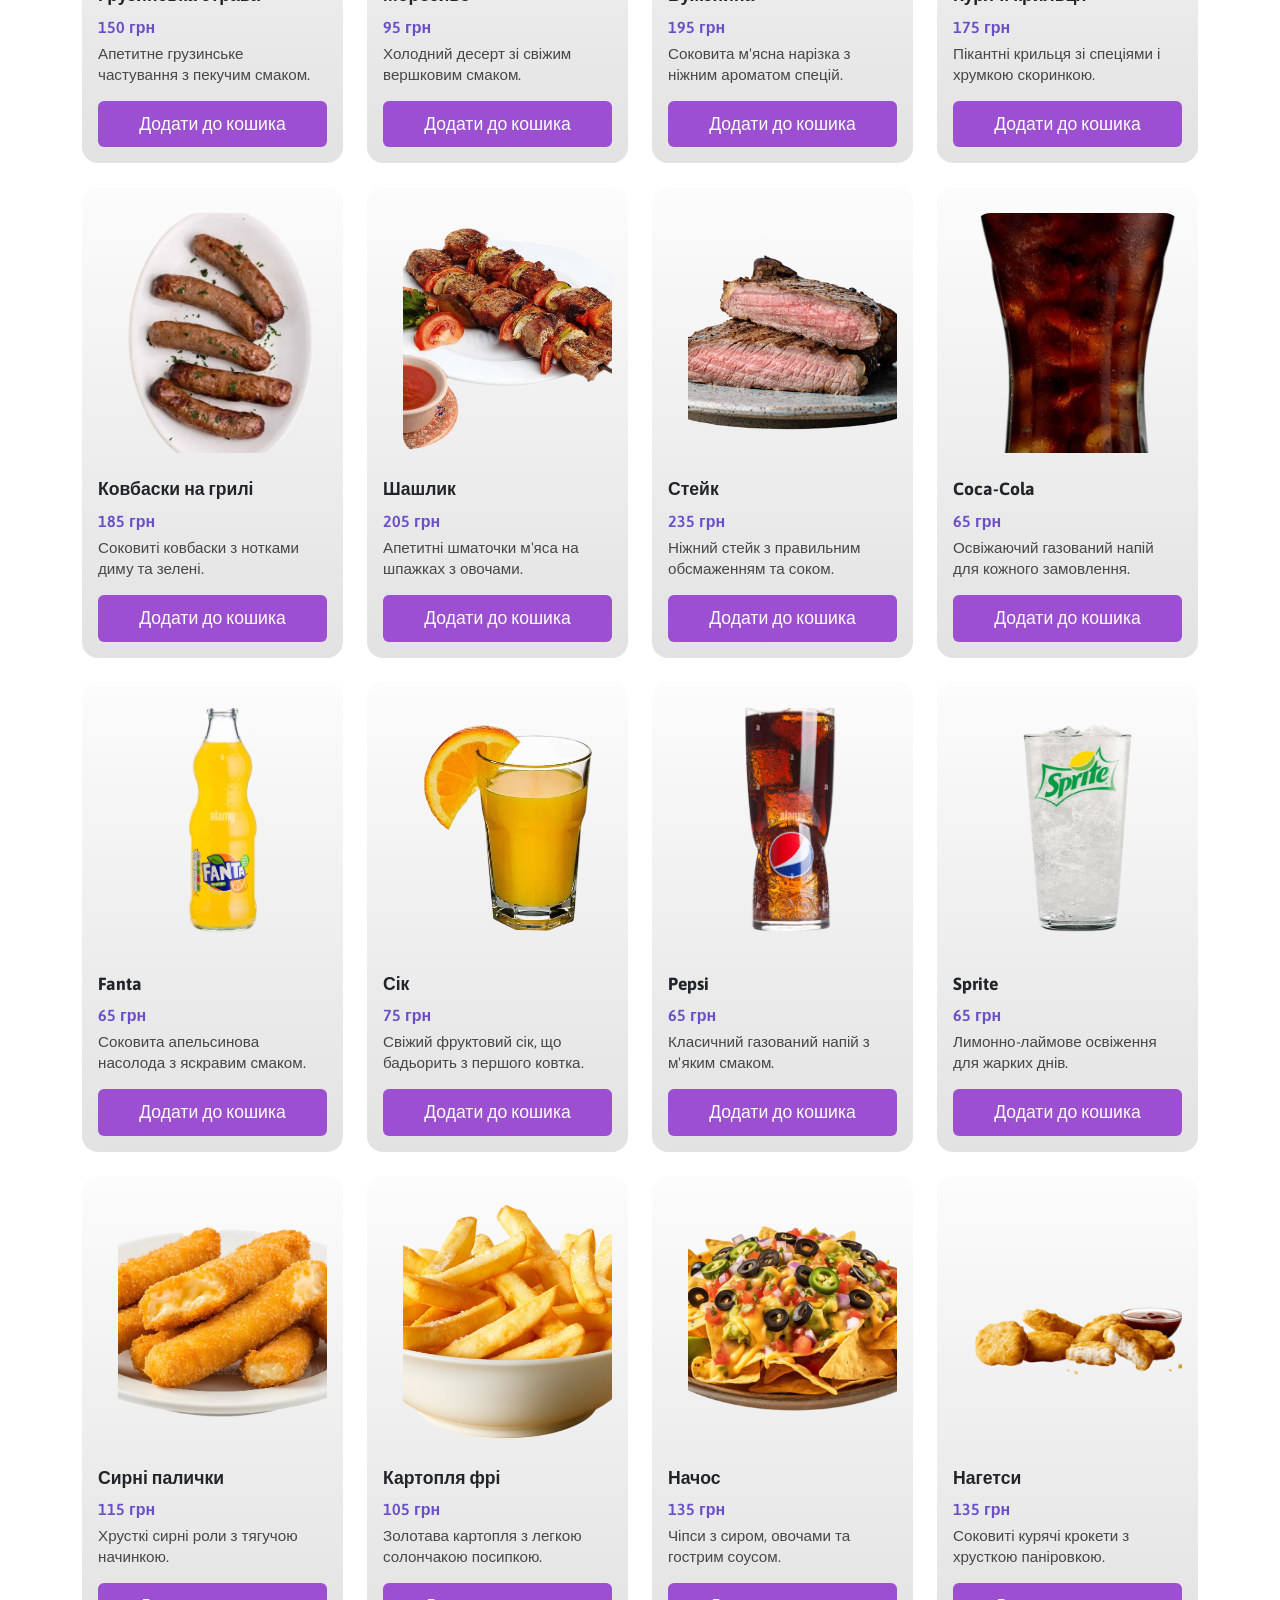
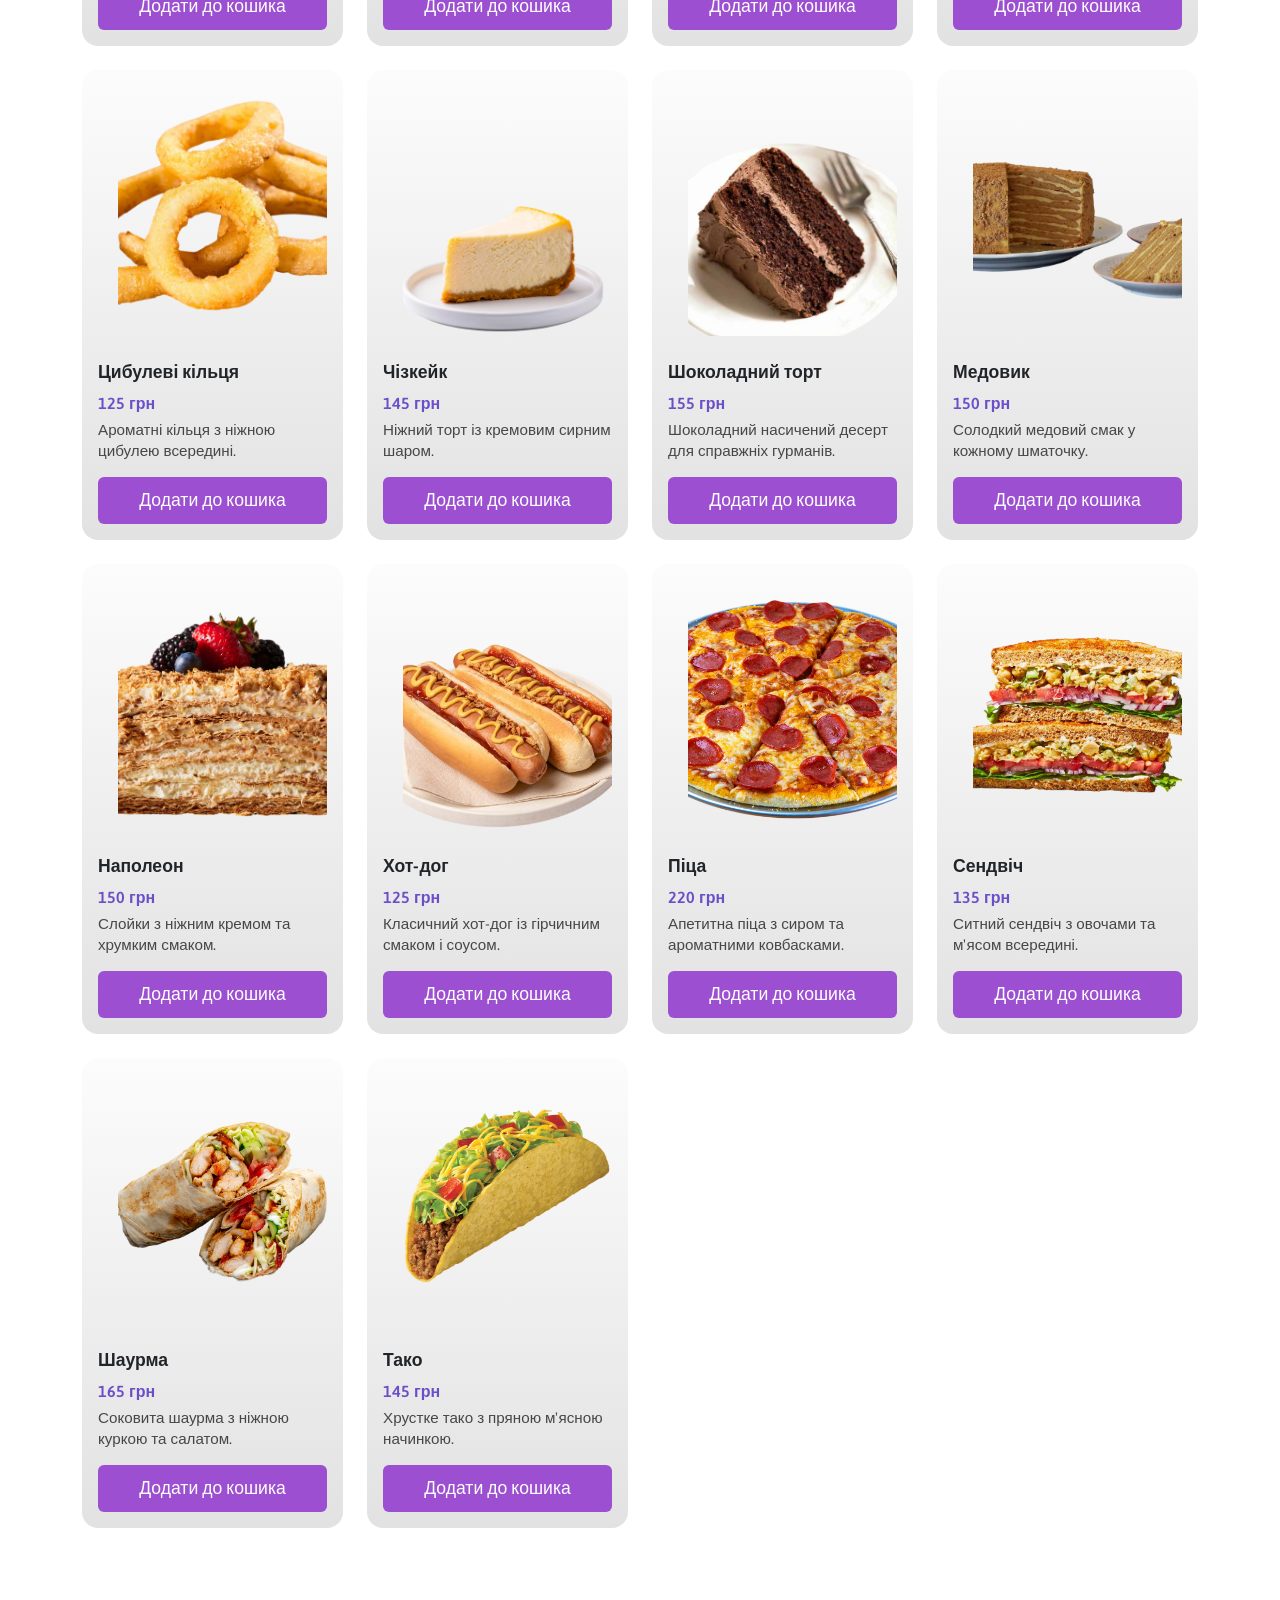
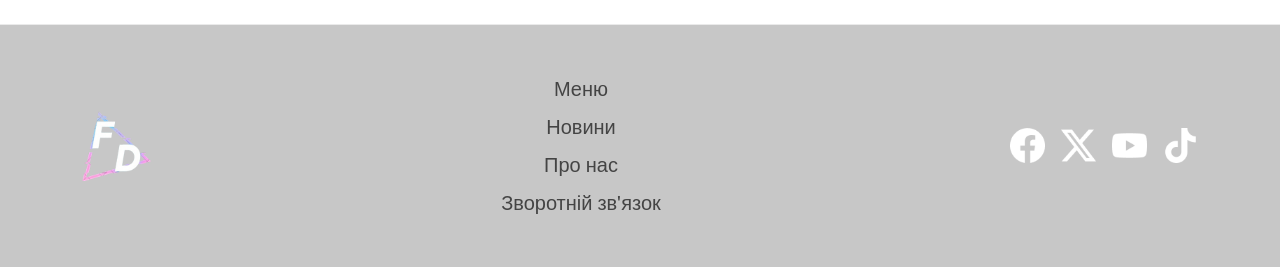
==== commit 475b67b3: "v0.11" ====
--- a/menu.html
+++ b/menu.html
@@ -39,112 +39,30 @@
             <div id="cart-items" class="cart-items"></div>
             <div id="cart-empty-message" class="cart-empty-message">В кошику поки що немає товарів.</div>
             <div class="cart-summary">
-                <span>Всього:</span>
+                <span>Всього до оплати:</span>
                 <span id="cart-total">0 грн</span>
             </div>
             <button id="checkout-btn" class="btn btn-purple w-100 rounded-3">Оформити замовлення</button>
         </aside>
 
+        <div id="order-modal-overlay" class="modal-overlay" aria-hidden="true">
+            <div class="order-modal">
+                <button id="order-modal-close-btn" type="button" class="order-modal-close" aria-label="Закрити">×</button>
+                <div class="order-modal-icon">✓</div>
+                <h3>Дякуємо за замовлення!</h3>
+                <p>Менеджер зв'яжеться з вами найближчим часом.</p>
+            </div>
+        </div>
+
         <div class="container py-5">
             <h1 id="titles-h3" class="text-center fw-bold mb-5">Наше Меню</h1>
             
-            <div class="row g-4 row-cols-1 row-cols-sm-2 row-cols-md-3 row-cols-lg-4">
-                <!-- Бургери -->
+            <div class="row mb-4">
                 <div class="col">
-                    <div class="menu-card border-0 rounded-4 p-3 text-center">
-                        <div class="product-image-wrapper mb-2">
-                            <img src="images/топові замовлення/burger.png" class="img-fluid" alt="Бургер">
-                        </div>
-                        <span class="fs-5 fw-bold mb-1">Класичний Бургер</span>
-                        <div class="product-price fs-5 fw-bold text-purple mb-3">145 грн</div>
-                        <button class="btn btn-purple w-100 rounded-3 mt-auto">Додати в кошик</button>
-                    </div>
-                </div>
-
-                <!-- Снеки -->
-                <div class="col">
-                    <div class="menu-card border-0 rounded-4 p-3 text-center">
-                        <div class="product-image-wrapper mb-2">
-                            <img src="images/топові замовлення/snacks.png" class="img-fluid" alt="Снеки">
-                        </div>
-                        <span class="fs-5 fw-bold mb-1">Хрусткі Снеки</span>
-                        <div class="product-price fs-5 fw-bold text-purple mb-3">85 грн</div>
-                        <button class="btn btn-purple w-100 rounded-3 mt-auto">Додати в кошик</button>
-                    </div>
-                </div>
-
-                <!-- Напої -->
-                <div class="col">
-                    <div class="menu-card border-0 rounded-4 p-3 text-center">
-                        <div class="product-image-wrapper mb-2">
-                            <img src="images/топові замовлення/drinks.png" class="img-fluid" alt="Напої">
-                        </div>
-                        <span class="fs-5 fw-bold mb-1">Освіжаючі Напої</span>
-                        <div class="product-price fs-5 fw-bold text-purple mb-3">40 грн</div>
-                        <button class="btn btn-purple w-100 rounded-3 mt-auto">Додати в кошик</button>
-                    </div>
-                </div>
-
-                <!-- Фастфуд -->
-                <div class="col">
-                    <div class="menu-card border-0 rounded-4 p-3 text-center">
-                        <div class="product-image-wrapper mb-2">
-                            <img src="images/топові замовлення/fastfood.png" class="img-fluid" alt="Фастфуд">
-                        </div>
-                        <span class="fs-5 fw-bold mb-1">Мікс Фастфуд</span>
-                        <div class="product-price fs-5 fw-bold text-purple mb-3">120 грн</div>
-                        <button class="btn btn-purple w-100 rounded-3 mt-auto">Додати в кошик</button>
-                    </div>
-                </div>
-
-                <!-- М'ясні вироби -->
-                <div class="col">
-                    <div class="menu-card border-0 rounded-4 p-3 text-center">
-                        <div class="product-image-wrapper mb-2">
-                            <img src="images/топові замовлення/meat_food.png" class="img-fluid" alt="М'ясні вироби">
-                        </div>
-                        <span class="fs-5 fw-bold mb-1">М'ясне Плато</span>
-                        <div class="product-price fs-5 fw-bold text-purple mb-3">210 грн</div>
-                        <button class="btn btn-purple w-100 rounded-3 mt-auto">Додати в кошик</button>
-                    </div>
-                </div>
-
-                <!-- Грузинська кухня -->
-                <div class="col">
-                    <div class="menu-card border-0 rounded-4 p-3 text-center">
-                        <div class="product-image-wrapper mb-2">
-                            <img src="images/топові замовлення/georgian_food.png" class="img-fluid" alt="Грузинська кухня">
-                        </div>
-                        <span class="fs-5 fw-bold mb-1">Хачапурі</span>
-                        <div class="product-price fs-5 fw-bold text-purple mb-3">160 грн</div>
-                        <button class="btn btn-purple w-100 rounded-3 mt-auto">Додати в кошик</button>
-                    </div>
-                </div>
-
-                <!-- Торти -->
-                <div class="col">
-                    <div class="menu-card border-0 rounded-4 p-3 text-center">
-                        <div class="product-image-wrapper mb-2">
-                            <img src="images/топові замовлення/cakes.png" class="img-fluid" alt="Торти">
-                        </div>
-                        <span class="fs-5 fw-bold mb-1">Шоколадний Торт</span>
-                        <div class="product-price fs-5 fw-bold text-purple mb-3">95 грн</div>
-                        <button class="btn btn-purple w-100 rounded-3 mt-auto">Додати в кошик</button>
-                    </div>
-                </div>
-
-                <!-- Десерти -->
-                <div class="col">
-                    <div class="menu-card border-0 rounded-4 p-3 text-center">
-                        <div class="product-image-wrapper mb-2">
-                            <img src="images/топові замовлення/desserts.png" class="img-fluid" alt="Десерти">
-                        </div>
-                        <span class="fs-5 fw-bold mb-1">Ніжний Десерт</span>
-                        <div class="product-price fs-5 fw-bold text-purple mb-3">75 грн</div>
-                        <button class="btn btn-purple w-100 rounded-3 mt-auto">Додати в кошик</button>
-                    </div>
+                    <div id="catalog-categories" class="d-flex flex-wrap gap-2 justify-content-center category-tabs"></div>
                 </div>
             </div>
+            <div class="row g-4 row-cols-1 row-cols-sm-2 row-cols-md-3 row-cols-lg-4" id="catalog-items"></div>
         </div>
 
         <footer id="basement" class="mt-5">
--- a/style.css
+++ b/style.css
@@ -173,6 +173,52 @@
     color: white;
 }
 
+.btn-outline-purple {
+    color: #9c4fd1;
+    background: transparent;
+    border: 1px solid #9c4fd1;
+    padding: 8px 18px;
+    border-radius: 999px;
+    transition: background 0.2s ease, color 0.2s ease, transform 0.2s ease;
+}
+
+.btn-outline-purple:hover,
+.category-tab.active {
+    background: #9c4fd1;
+    color: white;
+    transform: translateY(-1px);
+}
+
+.category-tabs {
+    gap: 12px;
+}
+
+.category-tab {
+    cursor: pointer;
+    border-radius: 999px;
+    border: 1px solid transparent;
+    padding: 8px 18px;
+    min-width: 100px;
+    transition: all 0.2s ease;
+}
+
+.category-tab.active,
+.category-tab:hover {
+    background-color: #9c4fd1;
+    color: #ffffff;
+    border-color: #9c4fd1;
+}
+
+.product-title {
+    font-size: 1.1rem;
+    font-weight: 700;
+}
+
+.product-price {
+    font-size: 1rem;
+    color: #6b4fc8;
+}
+
 .text-purple {
     color: #9c4fd1;
 }
@@ -192,9 +238,23 @@
 }
 
 .menu-card .product-image-wrapper {
-    aspect-ratio: 1 / 1;
+    aspect-ratio: 4 / 3;
     width: 100%;
     padding: 10px;
+    min-height: 260px;
+}
+
+.menu-card .product-image-wrapper img {
+    width: 100%;
+    height: 100%;
+    object-fit: cover;
+    border-radius: 18px;
+}
+
+.product-description {
+    font-size: 0.95rem;
+    color: #474747;
+    line-height: 1.4;
 }
 
 body.dark-theme .menu-card {
@@ -934,9 +994,15 @@
 }
 
 .cart-item-price {
-    margin: 0 0 10px;
+    margin: 0 0 6px;
     color: #6b4fc8;
     font-weight: 600;
+}
+
+.cart-item-total {
+    margin: 0 0 10px;
+    color: #3b2b79;
+    font-weight: 700;
 }
 
 .cart-item-controls {
@@ -987,6 +1053,113 @@
     color: #ccc;
 }
 
+.modal-overlay {
+    position: fixed;
+    inset: 0;
+    background: rgba(0, 0, 0, 0.6);
+    display: flex;
+    align-items: center;
+    justify-content: center;
+    opacity: 0;
+    visibility: hidden;
+    transition: opacity 0.25s ease, visibility 0.25s ease;
+    z-index: 1060;
+}
+
+.modal-overlay.open {
+    opacity: 1;
+    visibility: visible;
+}
+
+.order-modal {
+    width: min(420px, calc(100% - 40px));
+    background: linear-gradient(180deg, #ffffff 0%, #f8f0ff 100%);
+    border: 1px solid rgba(156, 79, 209, 0.18);
+    border-radius: 28px;
+    padding: 32px 26px;
+    text-align: center;
+    box-shadow: 0 28px 70px rgba(115, 63, 174, 0.18);
+    transform: translateY(30px) scale(0.98);
+    opacity: 0;
+    animation: modalIn 0.35s ease forwards;
+}
+
+body.dark-theme .modal-overlay {
+    background: rgba(10, 10, 18, 0.85);
+}
+
+body.dark-theme .order-modal {
+    background: linear-gradient(180deg, #16161d 0%, #23232d 100%);
+    border: 1px solid rgba(140, 105, 200, 0.35);
+    box-shadow: 0 28px 70px rgba(0, 0, 0, 0.45);
+}
+
+body.dark-theme .order-modal h3,
+body.dark-theme .order-modal p {
+    color: #f4f4ff;
+}
+
+body.dark-theme .order-modal-close {
+    color: #d7c3ff;
+}
+
+body.dark-theme .order-modal-icon {
+    background: linear-gradient(180deg, #7f5fe9 0%, #00c2ff 100%);
+    box-shadow: 0 18px 30px rgba(80, 38, 136, 0.45);
+}
+
+.modal-overlay.open .order-modal {
+    transform: translateY(0) scale(1);
+    opacity: 1;
+}
+
+.order-modal-close {
+    position: absolute;
+    top: 16px;
+    right: 16px;
+    border: none;
+    background: transparent;
+    font-size: 1.4rem;
+    color: #6b4fc8;
+    cursor: pointer;
+}
+
+.order-modal-icon {
+    width: 72px;
+    height: 72px;
+    margin: 0 auto 18px;
+    display: grid;
+    place-items: center;
+    border-radius: 50%;
+    background: linear-gradient(180deg, #7f5fe9 0%, #00c2ff 100%);
+    color: white;
+    font-size: 2rem;
+    box-shadow: 0 18px 30px rgba(156, 79, 209, 0.3);
+}
+
+.order-modal h3 {
+    margin: 0 0 14px;
+    font-size: 1.7rem;
+    color: #2b125f;
+}
+
+.order-modal p {
+    margin: 0;
+    font-size: 1rem;
+    color: #5b4a78;
+}
+
+@keyframes modalIn {
+    from {
+        transform: translateY(30px) scale(0.98);
+        opacity: 0;
+    }
+    to {
+        transform: translateY(0) scale(1);
+        opacity: 1;
+    }
+}
+
 #basement {
     background-color: #c7c7c7;
     border-top: 1px solid #eaeaea;
